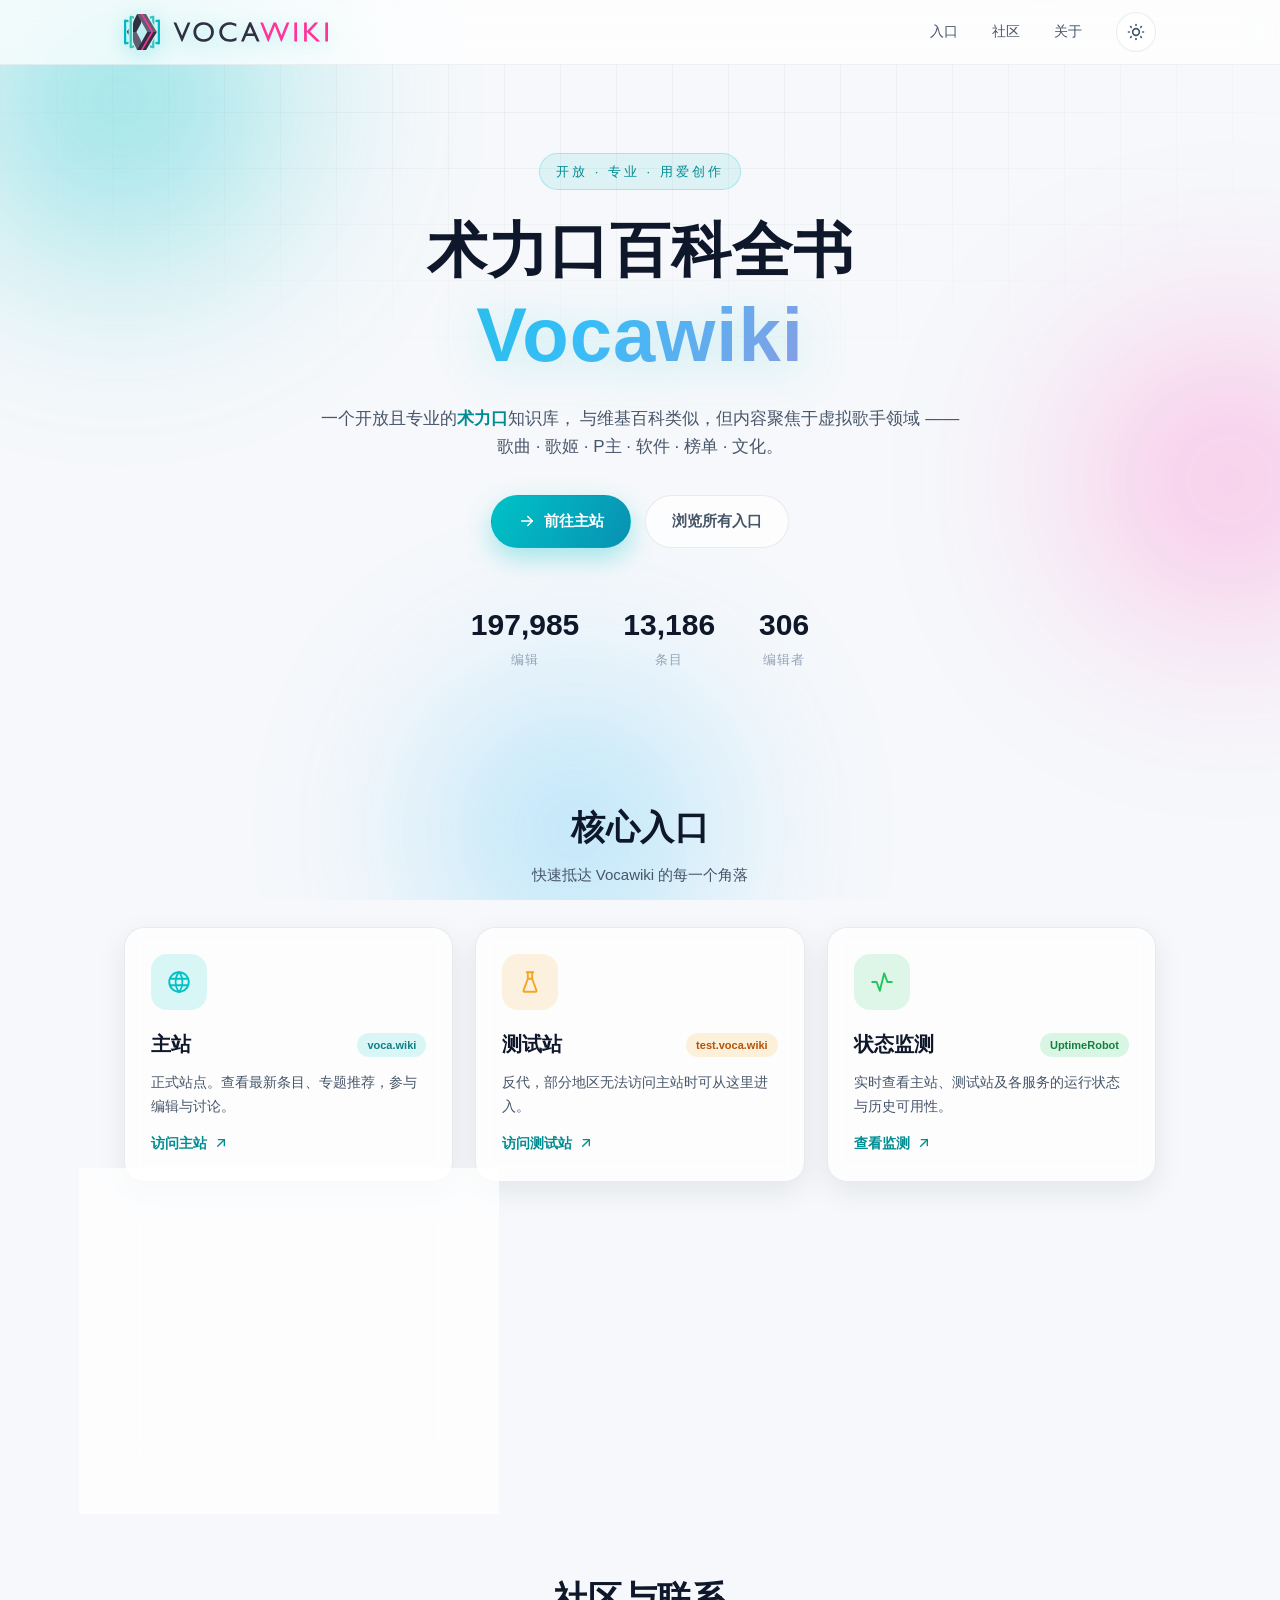
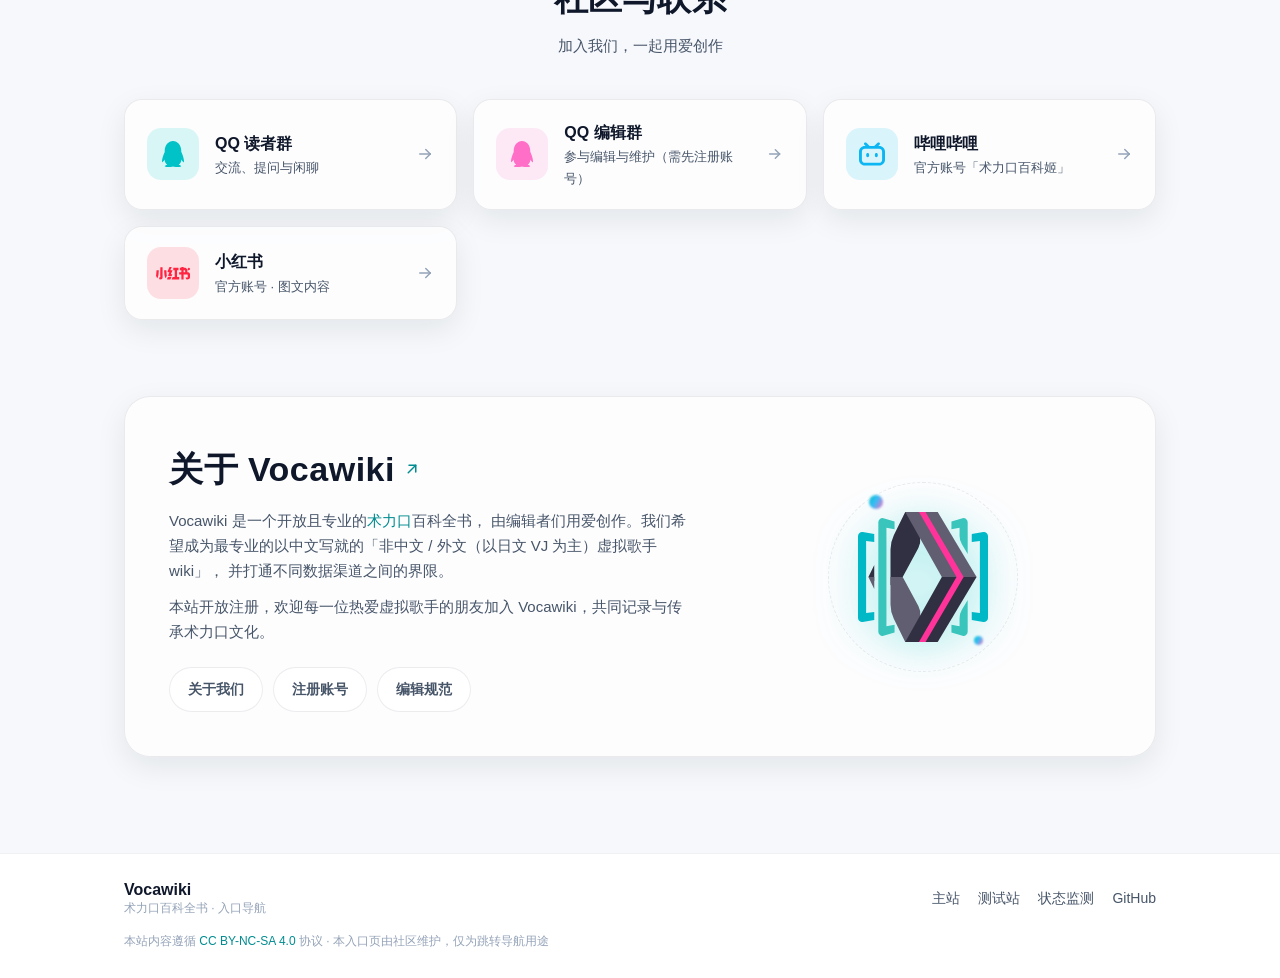
==== index.html @ 1ec67f1f "feat: Vocawiki 入口导航页" ====
<!DOCTYPE html>
<html lang="zh-CN">
<head>
  <meta charset="UTF-8" />
  <meta name="viewport" content="width=device-width, initial-scale=1.0" />
  <title>Vocawiki - 术力口百科全书 | 入口导航</title>

  <!-- SEO -->
  <meta name="description" content="Vocawiki 是一个开放且专业的术力口（虚拟歌手）百科全书，聚焦虚拟歌手领域，包括歌曲、歌姬、P主、软件、榜单与文化。本页面为 Vocawiki 官方入口导航，收录主站、测试站、状态监测与 GitHub 组织等链接。" />
  <meta name="keywords" content="Vocawiki,voca.wiki,术力口,ボカロ,虚拟歌手,虚拟歌姬,初音未来,重音Teto,术曲,术力口周榜,VOCALOID,百科,术力口百科全书" />
  <meta name="author" content="Vocawiki" />
  <meta name="robots" content="index, follow" />
  <!-- 仅对 Bing 声明不收录本入口页，避免与主站 voca.wiki 抢排名 -->
  <meta name="bingbot" content="noindex" />
  <link rel="canonical" href="https://wecury.github.io/Vocawiki/" />

  <!-- Open Graph -->
  <meta property="og:type" content="website" />
  <meta property="og:site_name" content="Vocawiki 术力口百科全书" />
  <meta property="og:title" content="Vocawiki - 术力口百科全书 | 入口导航" />
  <meta property="og:description" content="开放且专业的术力口（虚拟歌手）百科全书：歌曲、歌姬、P主、软件、榜单、文化。本页面为官方入口导航。" />
  <meta property="og:url" content="https://wecury.github.io/Vocawiki/" />
  <meta property="og:locale" content="zh_CN" />
  <meta property="og:image" content="https://wecury.github.io/Vocawiki/assets/vocawiki-logo.svg" />
  <meta property="og:image:alt" content="Vocawiki Logo" />

  <!-- Twitter -->
  <meta name="twitter:card" content="summary_large_image" />
  <meta name="twitter:title" content="Vocawiki - 术力口百科全书" />
  <meta name="twitter:description" content="开放且专业的术力口（虚拟歌手）百科全书，包含歌曲、歌姬、P主、软件、榜单与文化。" />
  <meta name="twitter:image" content="https://wecury.github.io/Vocawiki/assets/vocawiki-logo.svg" />

  <!-- Theme -->
  <meta name="theme-color" content="#00c2c7" />
  <link rel="icon" type="image/svg+xml" href="favicon.svg" />

  <!-- 结构化数据 -->
  <script type="application/ld+json">
  {
    "@context": "https://schema.org",
    "@type": "WebSite",
    "name": "Vocawiki 术力口百科全书",
    "url": "https://voca.wiki/",
    "description": "开放且专业的术力口（虚拟歌手）百科全书，包括歌曲、歌手、P主、软件、榜单、文化。",
    "inLanguage": "zh-CN"
  }
  </script>

  <link rel="stylesheet" href="css/style.css" />
  <script>
    // 在首屏渲染前设置主题，避免闪烁：默认浅色，仅当浏览器设定为深色时才用深色
    (function () {
      var prefersDark = window.matchMedia && window.matchMedia('(prefers-color-scheme: dark)').matches;
      if (prefersDark) {
        document.documentElement.classList.add('dark');
      }
    })();
  </script>
</head>
<body>

  <!-- 背景装饰 -->
  <div class="bg-decor" aria-hidden="true">
    <div class="blob blob-1"></div>
    <div class="blob blob-2"></div>
    <div class="blob blob-3"></div>
    <div class="grid-overlay"></div>
  </div>

  <!-- 头部 -->
  <header class="site-header">
    <div class="container header-inner">
      <a class="brand" href="./" aria-label="Vocawiki - 术力口百科全书">
        <span class="brand-logo" aria-hidden="true">
          <img src="assets/vocawiki-logo-horizontal.svg" alt="" />
        </span>
        <span class="brand-wordmark" aria-hidden="true">Vocawiki</span>
      </a>

      <nav class="site-nav" aria-label="页面导航">
        <a href="#links">入口</a>
        <a href="#community">社区</a>
        <a href="#about">关于</a>
      </nav>

      <button id="theme-toggle" class="theme-toggle" type="button" aria-label="切换深色/浅色模式" title="切换主题">
        <svg class="icon-sun" viewBox="0 0 24 24" width="20" height="20" fill="none" stroke="currentColor" stroke-width="2" stroke-linecap="round" stroke-linejoin="round">
          <path d="M8 12a4 4 0 1 0 8 0a4 4 0 1 0 -8 0"/><path d="M3 12h1m8 -9v1m8 8h1m-9 8v1m-6.4 -15.4l.7 .7m12.1 -.7l-.7 .7m0 11.4l.7 .7m-12.1 -.7l-.7 .7"/>
        </svg>
        <svg class="icon-moon" viewBox="0 0 24 24" width="20" height="20" fill="none" stroke="currentColor" stroke-width="2" stroke-linecap="round" stroke-linejoin="round">
          <path d="M12 3c.132 0 .263 0 .393 0a7.5 7.5 0 0 0 7.92 12.446a9 9 0 1 1 -8.313 -12.454l0 .008"/>
        </svg>
      </button>
    </div>
  </header>

  <main>
    <!-- Hero -->
    <section class="hero">
      <div class="container hero-inner">
        <p class="hero-eyebrow reveal">开放 · 专业 · 用爱创作</p>
        <h1 class="hero-title reveal">
          术力口百科全书
          <span class="grad-text">Vocawiki</span>
        </h1>
        <p class="hero-sub reveal">
          一个开放且专业的<a href="https://voca.wiki/术力口" target="_blank" rel="noopener">术力口</a>知识库，
          与维基百科类似，但内容聚焦于虚拟歌手领域 —— 歌曲 · 歌姬 · P主 · 软件 · 榜单 · 文化。
        </p>
        <div class="hero-actions reveal">
          <a class="btn btn-primary" href="https://voca.wiki/" target="_blank" rel="noopener">
            <svg viewBox="0 0 24 24" width="18" height="18" fill="none" stroke="currentColor" stroke-width="2" stroke-linecap="round" stroke-linejoin="round"><path d="M5 12l14 0"/><path d="M13 18l6 -6"/><path d="M13 6l6 6"/></svg>
            前往主站
          </a>
          <a class="btn btn-ghost" href="#links">
            浏览所有入口
          </a>
        </div>
        <div class="hero-stats reveal">
          <div class="stat"><strong data-count="197995" data-metric="edits">0</strong><span>编辑</span></div>
          <div class="stat"><strong data-count="13187" data-metric="articles">0</strong><span>条目</span></div>
          <div class="stat"><strong data-count="306" data-metric="users">0</strong><span>编辑者</span></div>
        </div>
      </div>
    </section>

    <!-- 核心入口 -->
    <section class="section" id="links">
      <div class="container">
        <div class="section-head reveal">
          <h2 class="section-title">核心入口</h2>
          <p class="section-desc">快速抵达 Vocawiki 的每一个角落</p>
        </div>

        <div class="card-grid">
          <!-- 主站 -->
          <article class="card reveal">
            <div class="card-icon" style="--icon:#00c2c7">
              <svg viewBox="0 0 24 24" width="26" height="26" fill="none" stroke="currentColor" stroke-width="1.8" stroke-linecap="round" stroke-linejoin="round"><path d="M3 12a9 9 0 1 0 18 0a9 9 0 0 0 -18 0"/><path d="M3.6 9h16.8"/><path d="M3.6 15h16.8"/><path d="M11.5 3a17 17 0 0 0 0 18"/><path d="M12.5 3a17 17 0 0 1 0 18"/></svg>
            </div>
            <div class="card-body">
              <div class="card-title-row">
                <h3>主站</h3>
                <span class="badge badge-primary">voca.wiki</span>
              </div>
              <p class="card-desc">正式站点。查看最新条目、专题推荐，参与编辑与讨论。</p>
              <a class="card-link" href="https://voca.wiki/" target="_blank" rel="noopener">
                访问主站
                <svg viewBox="0 0 24 24" width="16" height="16" fill="none" stroke="currentColor" stroke-width="2" stroke-linecap="round" stroke-linejoin="round"><path d="M17 7l-10 10"/><path d="M8 7l9 0l0 9"/></svg>
              </a>
            </div>
          </article>

          <!-- 测试站 -->
          <article class="card reveal">
            <div class="card-icon" style="--icon:#f5a623">
              <svg viewBox="0 0 24 24" width="26" height="26" fill="none" stroke="currentColor" stroke-width="1.8" stroke-linecap="round" stroke-linejoin="round"><path d="M9 3l6 0"/><path d="M10 9l4 0"/><path d="M10 3v6l-4 11a.7 .7 0 0 0 .5 1h11a.7 .7 0 0 0 .5 -1l-4 -11v-6"/></svg>
            </div>
            <div class="card-body">
              <div class="card-title-row">
                <h3>测试站</h3>
                <span class="badge badge-warn">test.voca.wiki</span>
              </div>
              <p class="card-desc">反代，部分地区无法访问主站时可从这里进入。</p>
              <a class="card-link" href="https://test.voca.wiki/" target="_blank" rel="noopener">
                访问测试站
                <svg viewBox="0 0 24 24" width="16" height="16" fill="none" stroke="currentColor" stroke-width="2" stroke-linecap="round" stroke-linejoin="round"><path d="M17 7l-10 10"/><path d="M8 7l9 0l0 9"/></svg>
              </a>
            </div>
          </article>

          <!-- 状态监测 -->
          <article class="card reveal">
            <div class="card-icon" style="--icon:#23c55e">
              <svg viewBox="0 0 24 24" width="26" height="26" fill="none" stroke="currentColor" stroke-width="1.8" stroke-linecap="round" stroke-linejoin="round"><path d="M3 12h4l3 8l4 -16l3 8h4"/></svg>
            </div>
            <div class="card-body">
              <div class="card-title-row">
                <h3>状态监测</h3>
                <span class="badge badge-success">UptimeRobot</span>
              </div>
              <p class="card-desc">实时查看主站、测试站及各服务的运行状态与历史可用性。</p>
              <a class="card-link" href="https://stats.uptimerobot.com/ONmjoKnCt3" target="_blank" rel="noopener">
                查看监测
                <svg viewBox="0 0 24 24" width="16" height="16" fill="none" stroke="currentColor" stroke-width="2" stroke-linecap="round" stroke-linejoin="round"><path d="M17 7l-10 10"/><path d="M8 7l9 0l0 9"/></svg>
              </a>
            </div>
          </article>

          <!-- GitHub 组织 -->
          <article class="card reveal">
            <div class="card-icon" style="--icon:#8b5cf6">
              <svg viewBox="0 0 24 24" width="26" height="26" fill="none" stroke="currentColor" stroke-width="1.8" stroke-linecap="round" stroke-linejoin="round"><path d="M9 19c-4.3 1.4 -4.3 -2.5 -6 -3m12 5v-3.5c0 -1 .1 -1.4 -.5 -2c2.8 -.3 5.5 -1.4 5.5 -6a4.6 4.6 0 0 0 -1.3 -3.2a4.2 4.2 0 0 0 -.1 -3.2s-1.1 -.3 -3.5 1.3a12.3 12.3 0 0 0 -6.2 0c-2.4 -1.6 -3.5 -1.3 -3.5 -1.3a4.2 4.2 0 0 0 -.1 3.2a4.6 4.6 0 0 0 -1.3 3.2c0 4.6 2.7 5.7 5.5 6c-.6 .6 -.6 1.2 -.5 2v3.5"/></svg>
            </div>
            <div class="card-body">
              <div class="card-title-row">
                <h3>GitHub 仓库</h3>
                <span class="badge badge-violet">@Vocawiki</span>
              </div>
              <p class="card-desc">浏览开源代码、MediaWiki 扩展与工具等仓库，参与贡献或提交 Issue。</p>
              <a class="card-link" href="https://github.com/Vocawiki" target="_blank" rel="noopener">
                访问仓库
                <svg viewBox="0 0 24 24" width="16" height="16" fill="none" stroke="currentColor" stroke-width="2" stroke-linecap="round" stroke-linejoin="round"><path d="M17 7l-10 10"/><path d="M8 7l9 0l0 9"/></svg>
              </a>
            </div>
          </article>
        </div>
      </div>
    </section>

    <!-- 社区与联系 -->
    <section class="section" id="community">
      <div class="container">
        <div class="section-head reveal">
          <h2 class="section-title">社区与联系</h2>
          <p class="section-desc">加入我们，一起用爱创作</p>
        </div>

        <div class="community-grid">
          <a class="community-card reveal" href="https://qm.qq.com/q/MYqLgLko2k" target="_blank" rel="noopener">
            <span class="community-icon" style="--c:#00c2c7">
              <svg viewBox="0 0 2094.5 2477.7" width="22" height="26" fill="currentColor" aria-hidden="true">
                <path d="m1831.6 1032.9c2.3-31.5 4.5-65.3 4.5-96.8 0-517.6-353.3-936.1-789.8-936.1s-789.8 418.5-789.8 936.1c0 33.8 2.3 67.5 4.5 101.3-132.8 265.5-330.8 825.8-236.3 994.6 11.3 20.3 126-90 218.3-265.5 2.3 195.8 101.3 373.5 261 497.3-130.5 22.5-249.8 105.8-240.8 148.5 15.8 72 335.3 87.8 726.8 31.5 2.3 0 4.5 0 9-2.3 15.8 0 31.5 2.3 47.3 2.3s31.5 0 47.3-2.3c2.3 0 4.5 0 9 2.3 393.8 56.3 711.1 40.5 726.8-31.5 9-42.8-110.3-126-240.8-148.5 159.8-123.8 258.8-303.8 261-501.8 90 180 209.3 292.5 220.5 270 94.6-168.8-108-735.9-238.5-999.1z"/>
              </svg>
            </span>
            <div>
              <h3>QQ 读者群</h3>
              <p>交流、提问与闲聊</p>
            </div>
            <svg class="arrow" viewBox="0 0 24 24" width="18" height="18" fill="none" stroke="currentColor" stroke-width="2" stroke-linecap="round" stroke-linejoin="round"><path d="M5 12l14 0"/><path d="M13 18l6 -6"/><path d="M13 6l6 6"/></svg>
          </a>

          <a class="community-card reveal" href="https://qm.qq.com/q/joTUo7Z0xW" target="_blank" rel="noopener">
            <span class="community-icon" style="--c:#ff6ec7">
              <svg viewBox="0 0 2094.5 2477.7" width="22" height="26" fill="currentColor" aria-hidden="true">
                <path d="m1831.6 1032.9c2.3-31.5 4.5-65.3 4.5-96.8 0-517.6-353.3-936.1-789.8-936.1s-789.8 418.5-789.8 936.1c0 33.8 2.3 67.5 4.5 101.3-132.8 265.5-330.8 825.8-236.3 994.6 11.3 20.3 126-90 218.3-265.5 2.3 195.8 101.3 373.5 261 497.3-130.5 22.5-249.8 105.8-240.8 148.5 15.8 72 335.3 87.8 726.8 31.5 2.3 0 4.5 0 9-2.3 15.8 0 31.5 2.3 47.3 2.3s31.5 0 47.3-2.3c2.3 0 4.5 0 9 2.3 393.8 56.3 711.1 40.5 726.8-31.5 9-42.8-110.3-126-240.8-148.5 159.8-123.8 258.8-303.8 261-501.8 90 180 209.3 292.5 220.5 270 94.6-168.8-108-735.9-238.5-999.1z"/>
              </svg>
            </span>
            <div>
              <h3>QQ 编辑群</h3>
              <p>参与编辑与维护（需先注册账号）</p>
            </div>
            <svg class="arrow" viewBox="0 0 24 24" width="18" height="18" fill="none" stroke="currentColor" stroke-width="2" stroke-linecap="round" stroke-linejoin="round"><path d="M5 12l14 0"/><path d="M13 18l6 -6"/><path d="M13 6l6 6"/></svg>
          </a>

          <a class="community-card reveal" href="https://space.bilibili.com/10003900" target="_blank" rel="noopener">
            <span class="community-icon" style="--c:#0CB6F2">
              <svg viewBox="0 0 18 18" width="26" height="26" aria-hidden="true">
                <path fill-rule="evenodd" clip-rule="evenodd" d="M3.73252 2.67094C3.33229 2.28484 3.33229 1.64373 3.73252 1.25764C4.11291 0.890684 4.71552 0.890684 5.09591 1.25764L7.21723 3.30403C7.27749 3.36218 7.32869 3.4261 7.37081 3.49407H10.5789C10.6211 3.4261 10.6723 3.36218 10.7325 3.30403L12.8538 1.25764C13.2342 0.890684 13.8368 0.890684 14.2172 1.25764C14.6175 1.64373 14.6175 2.28484 14.2172 2.67094L13.364 3.49407H14C16.2091 3.49407 18 5.28493 18 7.49407V12.9996C18 15.2087 16.2091 16.9996 14 16.9996H4C1.79086 16.9996 0 15.2087 0 12.9996V7.49406C0 5.28492 1.79086 3.49407 4 3.49407H4.58579L3.73252 2.67094ZM4 5.42343C2.89543 5.42343 2 6.31886 2 7.42343V13.0702C2 14.1748 2.89543 15.0702 4 15.0702H14C15.1046 15.0702 16 14.1748 16 13.0702V7.42343C16 6.31886 15.1046 5.42343 14 5.42343H4ZM5 9.31747C5 8.76519 5.44772 8.31747 6 8.31747C6.55228 8.31747 7 8.76519 7 9.31747V10.2115C7 10.7638 6.55228 11.2115 6 11.2115C5.44772 11.2115 5 10.7638 5 10.2115V9.31747ZM12 8.31747C11.4477 8.31747 11 8.76519 11 9.31747V10.2115C11 10.7638 11.4477 11.2115 12 11.2115C12.5523 11.2115 13 10.7638 13 10.2115V9.31747C13 8.76519 12.5523 8.31747 12 8.31747Z" fill="#0CB6F2"/>
              </svg>
            </span>
            <div>
              <h3>哔哩哔哩</h3>
              <p>官方账号「术力口百科姬」</p>
            </div>
            <svg class="arrow" viewBox="0 0 24 24" width="18" height="18" fill="none" stroke="currentColor" stroke-width="2" stroke-linecap="round" stroke-linejoin="round"><path d="M5 12l14 0"/><path d="M13 18l6 -6"/><path d="M13 6l6 6"/></svg>
          </a>

          <a class="community-card reveal" href="https://www.xiaohongshu.com/user/profile/64d8f0440000000001012022" target="_blank" rel="noopener">
            <span class="community-icon community-icon-logo" style="--c:#FF2442">
              <img src="assets/rednote.svg" alt="" class="community-logo" />
            </span>
            <div>
              <h3>小红书</h3>
              <p>官方账号 · 图文内容</p>
            </div>
            <svg class="arrow" viewBox="0 0 24 24" width="18" height="18" fill="none" stroke="currentColor" stroke-width="2" stroke-linecap="round" stroke-linejoin="round"><path d="M5 12l14 0"/><path d="M13 18l6 -6"/><path d="M13 6l6 6"/></svg>
          </a>
        </div>
      </div>
    </section>

    <!-- 关于 -->
    <section class="section section-about" id="about">
      <div class="container">
        <div class="about-panel reveal">
          <div class="about-text">
            <h2 class="section-title"><a href="https://voca.wiki/Vocawiki:%E5%85%B3%E4%BA%8E" target="_blank" rel="noopener">关于 Vocawiki<svg viewBox="0 0 24 24" width="18" height="18" fill="none" stroke="currentColor" stroke-width="2" stroke-linecap="round" stroke-linejoin="round" aria-hidden="true"><path d="M17 7l-10 10"/><path d="M8 7l9 0l0 9"/></svg></a></h2>
            <p>
              Vocawiki 是一个开放且专业的<a href="https://voca.wiki/术力口" target="_blank" rel="noopener">术力口</a>百科全书，
              由编辑者们用爱创作。我们希望成为最专业的以中文写就的「非中文 / 外文（以日文 VJ 为主）虚拟歌手 wiki」，
              并打通不同数据渠道之间的界限。
            </p>
            <p>本站开放注册，欢迎每一位热爱虚拟歌手的朋友加入 Vocawiki，共同记录与传承术力口文化。</p>
            <div class="about-actions">
              <a class="btn btn-ghost" href="https://voca.wiki/Vocawiki:关于" target="_blank" rel="noopener">关于我们</a>
              <a class="btn btn-ghost" href="https://voca.wiki/Special:CreateAccount" target="_blank" rel="noopener">注册账号</a>
              <a class="btn btn-ghost" href="https://voca.wiki/Vocawiki:编辑规范" target="_blank" rel="noopener">编辑规范</a>
            </div>
          </div>
          <div class="about-card-deco" aria-hidden="true">
            <div class="deco-ring"></div>
            <img src="assets/vocawiki-logo.svg" alt="Vocawiki" width="130" height="130" />
          </div>
        </div>
      </div>
    </section>
  </main>

  <!-- 页脚 -->
  <footer class="site-footer">
    <div class="container footer-inner">
      <div class="footer-brand">
        <strong>Vocawiki</strong>
        <span>术力口百科全书 · 入口导航</span>
      </div>
      <div class="footer-links">
        <a href="https://voca.wiki/" target="_blank" rel="noopener">主站</a>
        <a href="https://test.voca.wiki/" target="_blank" rel="noopener">测试站</a>
        <a href="https://stats.uptimerobot.com/ONmjoKnCt3" target="_blank" rel="noopener">状态监测</a>
        <a href="https://github.com/Vocawiki" target="_blank" rel="noopener">GitHub</a>
      </div>
      <p class="footer-meta">
        本站内容遵循 <a href="https://creativecommons.org/licenses/by-nc-sa/4.0/deed.zh-hans" target="_blank" rel="noopener">CC BY-NC-SA 4.0</a> 协议 ·
        本入口页由社区维护，仅为跳转导航用途
      </p>
    </div>
  </footer>

  <button id="back-top" class="back-top" type="button" aria-label="返回顶部" title="返回顶部">
    <svg viewBox="0 0 24 24" width="20" height="20" fill="none" stroke="currentColor" stroke-width="2" stroke-linecap="round" stroke-linejoin="round"><path d="M12 5l0 14"/><path d="M18 11l-6 -6"/><path d="M6 11l6 -6"/></svg>
  </button>

  <script src="js/main.js"></script>
</body>
</html>
---- css/style.css ----
/* ============================================================
   Vocawiki 入口导航
   ============================================================ */

/* ---------- 主题变量 ---------- */
:root {
  --bg: #f6f8fb;
  --bg-soft: #ffffff;
  --card: rgba(255, 255, 255, 0.72);
  --card-border: rgba(15, 23, 42, 0.08);
  --text: #0f172a;
  --text-soft: #475569;
  --text-faint: #94a3b8;
  --primary: #00a8ad;
  --primary-strong: #008c90;
  --pink: #ff6ec7;
  --accent-grad: linear-gradient(120deg, #00c2c7, #38bdf8 45%, #ff6ec7);
  --shadow: 0 10px 30px rgba(15, 23, 42, 0.08);
  --shadow-lg: 0 24px 60px rgba(15, 23, 42, 0.14);
  --header-bg: rgba(255, 255, 255, 0.75);
  --header-border: rgba(15, 23, 42, 0.06);
  --grid-line: rgba(15, 23, 42, 0.04);
  --radius: 20px;
  --max-w: 1080px;
}

html.dark {
  --bg: #070b14;
  --bg-soft: #0d1420;
  --card: rgba(19, 27, 43, 0.62);
  --card-border: rgba(148, 163, 184, 0.12);
  --text: #e2e8f0;
  --text-soft: #94a3b8;
  --text-faint: #64748b;
  --primary: #22d3ee;
  --primary-strong: #67e8f9;
  --shadow: 0 10px 30px rgba(0, 0, 0, 0.35);
  --shadow-lg: 0 24px 60px rgba(0, 0, 0, 0.5);
  --header-bg: rgba(9, 13, 22, 0.72);
  --header-border: rgba(148, 163, 184, 0.1);
  --grid-line: rgba(148, 163, 184, 0.05);
}

/* ---------- 基础 ---------- */
* {
  margin: 0;
  padding: 0;
  box-sizing: border-box;
}

html {
  scroll-behavior: smooth;
}

body {
  font-family: "PingFang SC", "HarmonyOS Sans SC", "Microsoft YaHei",
    "Noto Sans SC", -apple-system, BlinkMacSystemFont, "Segoe UI", Roboto,
    sans-serif;
  background: var(--bg);
  color: var(--text);
  line-height: 1.65;
  -webkit-font-smoothing: antialiased;
  transition: background-color 0.35s ease, color 0.35s ease;
  overflow-x: hidden;
}

a {
  color: var(--primary-strong);
  text-decoration: none;
}

.container {
  width: 100%;
  max-width: var(--max-w);
  margin: 0 auto;
  padding: 0 24px;
}

/* ---------- 背景装饰 ---------- */
.bg-decor {
  position: fixed;
  inset: 0;
  z-index: -1;
  overflow: hidden;
  pointer-events: none;
}

.blob {
  position: absolute;
  border-radius: 50%;
  filter: blur(90px);
  opacity: 0.55;
  animation: drift 22s ease-in-out infinite alternate;
}

html.dark .blob {
  opacity: 0.4;
}

.blob-1 {
  width: 480px;
  height: 480px;
  top: -140px;
  left: -120px;
  background: radial-gradient(circle, #00c2c7 0%, transparent 70%);
}

.blob-2 {
  width: 420px;
  height: 420px;
  top: 30%;
  right: -160px;
  background: radial-gradient(circle, #ff6ec7 0%, transparent 70%);
  animation-delay: -7s;
}

.blob-3 {
  width: 380px;
  height: 380px;
  bottom: -120px;
  left: 30%;
  background: radial-gradient(circle, #38bdf8 0%, transparent 70%);
  animation-delay: -14s;
}

@keyframes drift {
  0% {
    transform: translate(0, 0) scale(1);
  }
  50% {
    transform: translate(30px, -24px) scale(1.06);
  }
  100% {
    transform: translate(-20px, 20px) scale(0.98);
  }
}

.grid-overlay {
  position: absolute;
  inset: 0;
  background-image: linear-gradient(var(--grid-line) 1px, transparent 1px),
    linear-gradient(90deg, var(--grid-line) 1px, transparent 1px);
  background-size: 56px 56px;
  -webkit-mask-image: radial-gradient(ellipse 80% 60% at 50% 0%, #000 30%, transparent 75%);
  mask-image: radial-gradient(ellipse 80% 60% at 50% 0%, #000 30%, transparent 75%);
}

/* ---------- 头部 ---------- */
.site-header {
  position: sticky;
  top: 0;
  z-index: 100;
  backdrop-filter: blur(14px);
  -webkit-backdrop-filter: blur(14px);
  background: var(--header-bg);
  border-bottom: 1px solid var(--header-border);
}

.header-inner {
  display: flex;
  align-items: center;
  gap: 20px;
  height: 64px;
}

.brand {
  display: flex;
  align-items: center;
  gap: 12px;
  color: var(--text);
}

.brand-logo {
  display: grid;
  place-items: center;
}

.brand-logo img {
  display: block;
  height: 36px;
  width: auto;
  filter: drop-shadow(0 4px 10px rgba(0, 194, 199, 0.35));
}

/* 深色模式下：隐藏横向 logo，改用渐变文字字标（保持品牌感且清晰可读） */
.brand-wordmark {
  display: none;
}

html.dark .brand-logo {
  display: none;
}

html.dark .brand-wordmark {
  display: block;
  font-size: 28px;
  font-weight: 800;
  letter-spacing: 1px;
  line-height: 1;
  background: linear-gradient(120deg, #00c2c7, #38bdf8);
  -webkit-background-clip: text;
  background-clip: text;
  color: transparent;
  filter: drop-shadow(0 0 14px rgba(0, 194, 199, 0.45));
}

html.dark .about-card-deco img {
  filter: drop-shadow(0 0 12px rgba(0, 194, 199, 0.55));
}

.brand-text {
  display: flex;
  flex-direction: column;
  line-height: 1.2;
}

.brand-text strong {
  font-size: 18px;
  letter-spacing: 0.3px;
}

.brand-text em {
  font-style: normal;
  font-size: 11px;
  color: var(--text-faint);
  letter-spacing: 2px;
}

.site-nav {
  display: flex;
  gap: 6px;
  margin-left: auto;
}

.site-nav a {
  padding: 8px 14px;
  border-radius: 999px;
  font-size: 14px;
  color: var(--text-soft);
  transition: background 0.25s, color 0.25s;
}

.site-nav a:hover {
  background: rgba(0, 194, 199, 0.12);
  color: var(--primary-strong);
}

.theme-toggle {
  display: grid;
  place-items: center;
  width: 40px;
  height: 40px;
  border-radius: 50%;
  border: 1px solid var(--card-border);
  background: var(--card);
  color: var(--text-soft);
  cursor: pointer;
  transition: transform 0.25s, border-color 0.25s, background 0.25s;
}

.theme-toggle:hover {
  transform: rotate(20deg);
  border-color: var(--primary);
  color: var(--primary-strong);
}

html:not(.dark) .icon-moon,
html.dark .icon-sun {
  display: none;
}

/* ---------- Hero ---------- */
.hero {
  padding: 88px 0 72px;
  text-align: center;
}

.hero-eyebrow {
  display: inline-block;
  padding: 7px 16px;
  border-radius: 999px;
  font-size: 13px;
  letter-spacing: 3px;
  color: var(--primary-strong);
  background: rgba(0, 194, 199, 0.1);
  border: 1px solid rgba(0, 194, 199, 0.25);
  margin-bottom: 26px;
}

.hero-title {
  font-size: clamp(34px, 6vw, 60px);
  font-weight: 800;
  line-height: 1.15;
  letter-spacing: 1px;
}

.grad-text {
  display: block;
  margin-top: 6px;
  font-size: clamp(42px, 7vw, 76px);
  background: var(--accent-grad);
  -webkit-background-clip: text;
  background-clip: text;
  color: transparent;
  filter: drop-shadow(0 6px 24px rgba(0, 194, 199, 0.25));
}

.hero-sub {
  max-width: 640px;
  margin: 26px auto 0;
  font-size: 17px;
  color: var(--text-soft);
}

.hero-sub a {
  font-weight: 600;
}

.hero-actions {
  display: flex;
  flex-wrap: wrap;
  justify-content: center;
  gap: 14px;
  margin-top: 34px;
}

.btn {
  display: inline-flex;
  align-items: center;
  gap: 8px;
  padding: 13px 26px;
  border-radius: 999px;
  font-size: 15px;
  font-weight: 600;
  cursor: pointer;
  border: 1px solid transparent;
  transition: transform 0.25s, box-shadow 0.25s, background 0.25s, color 0.25s;
}

.btn:hover {
  transform: translateY(-2px);
}

.btn-primary {
  color: #fff;
  background: linear-gradient(120deg, #00c2c7, #0891b2);
  box-shadow: 0 10px 26px rgba(0, 194, 199, 0.35);
}

.btn-primary:hover {
  box-shadow: 0 16px 34px rgba(0, 194, 199, 0.45);
}

.btn-ghost {
  color: var(--text-soft);
  background: var(--card);
  border-color: var(--card-border);
}

.btn-ghost:hover {
  color: var(--primary-strong);
  border-color: var(--primary);
}

.hero-stats {
  display: flex;
  justify-content: center;
  gap: 44px;
  margin-top: 52px;
}

.stat {
  display: flex;
  flex-direction: column;
  align-items: center;
}

.stat strong {
  font-size: 30px;
  font-weight: 800;
  color: var(--text);
}

.stat span {
  font-size: 13px;
  color: var(--text-faint);
  letter-spacing: 1px;
}

/* ---------- 通用 section ---------- */
.section {
  padding: 56px 0;
}

.section-head {
  text-align: center;
  margin-bottom: 40px;
}

.section-title {
  font-size: clamp(24px, 3.4vw, 34px);
  font-weight: 800;
  letter-spacing: 0.5px;
}

.section-title a {
  display: inline-flex;
  align-items: center;
  gap: 8px;
  color: inherit;
  text-decoration: none;
  transition: color 0.2s;
}

.section-title a svg {
  color: var(--primary-strong);
  transition: transform 0.25s;
}

.section-title a:hover {
  color: var(--primary-strong);
  text-decoration: underline;
  text-underline-offset: 8px;
  text-decoration-thickness: 2px;
}

.section-title a:hover svg {
  transform: translate(2px, -2px);
}

.section-desc {
  margin-top: 8px;
  color: var(--text-soft);
  font-size: 15px;
}

/* ---------- 卡片（核心入口） ---------- */
.card-grid {
  display: grid;
  grid-template-columns: repeat(auto-fit, minmax(250px, 1fr));
  gap: 22px;
}

.card {
  position: relative;
  display: flex;
  flex-direction: column;
  padding: 26px;
  border-radius: var(--radius);
  background: var(--card);
  border: 1px solid var(--card-border);
  box-shadow: var(--shadow);
  backdrop-filter: blur(10px);
  -webkit-backdrop-filter: blur(10px);
  overflow: hidden;
  transition: transform 0.3s cubic-bezier(0.2, 0.8, 0.3, 1), box-shadow 0.3s;
}

.card::before {
  content: "";
  position: absolute;
  inset: 0;
  background: radial-gradient(
    320px circle at var(--mx, 50%) var(--my, 0%),
    var(--glow, rgba(0, 194, 199, 0.14)),
    transparent 70%
  );
  opacity: 0;
  transition: opacity 0.3s;
  pointer-events: none;
}

.card:hover {
  transform: translateY(-6px);
  box-shadow: var(--shadow-lg);
}

.card:hover::before {
  opacity: 1;
}

.card-icon {
  width: 56px;
  height: 56px;
  display: grid;
  place-items: center;
  border-radius: 16px;
  color: var(--icon);
  background: color-mix(in srgb, var(--icon) 14%, transparent);
  margin-bottom: 18px;
}

.card-body {
  display: flex;
  flex-direction: column;
  flex: 1;
}

.card-title-row {
  display: flex;
  align-items: center;
  justify-content: space-between;
  gap: 10px;
}

.card-title-row h3 {
  font-size: 20px;
  font-weight: 700;
}

.badge {
  padding: 3px 10px;
  border-radius: 999px;
  font-size: 11px;
  font-weight: 600;
  white-space: nowrap;
}

.badge-primary {
  color: #0e7f83;
  background: rgba(0, 194, 199, 0.14);
}

.badge-warn {
  color: #b45309;
  background: rgba(245, 166, 35, 0.16);
}

.badge-success {
  color: #15803d;
  background: rgba(35, 197, 94, 0.16);
}

.badge-violet {
  color: #7c3aed;
  background: rgba(139, 92, 246, 0.16);
}

html.dark .badge-primary { color: #5eead4; }
html.dark .badge-warn { color: #fcd34d; }
html.dark .badge-success { color: #86efac; }
html.dark .badge-violet { color: #c4b5fd; }

.card-desc {
  margin: 10px 0 14px;
  font-size: 14px;
  color: var(--text-soft);
  flex: 1;
}

.card-link {
  display: inline-flex;
  align-items: center;
  gap: 6px;
  font-size: 14px;
  font-weight: 600;
  color: var(--primary-strong);
}

.card-link svg {
  transition: transform 0.25s;
}

.card-link:hover svg {
  transform: translate(3px, -3px);
}

/* ---------- 社区卡片 ---------- */
.community-grid {
  display: grid;
  grid-template-columns: repeat(auto-fit, minmax(250px, 1fr));
  gap: 16px;
}

.community-card {
  display: flex;
  align-items: center;
  gap: 16px;
  padding: 20px 22px;
  border-radius: 18px;
  background: var(--card);
  border: 1px solid var(--card-border);
  box-shadow: var(--shadow);
  color: var(--text);
  transition: transform 0.3s, box-shadow 0.3s, border-color 0.3s;
}

.community-card:hover {
  transform: translateY(-4px);
  box-shadow: var(--shadow-lg);
  border-color: var(--c);
}

.community-icon {
  display: grid;
  place-items: center;
  width: 52px;
  height: 52px;
  flex-shrink: 0;
  border-radius: 14px;
  color: var(--c);
  background: color-mix(in srgb, var(--c) 14%, transparent);
}

.community-icon svg {
  display: block;
}

.community-icon img.community-logo {
  display: block;
  width: 34px;
  height: auto;
}

.community-card h3 {
  font-size: 16px;
  font-weight: 700;
}

.community-card p {
  font-size: 13px;
  color: var(--text-soft);
}

.community-card .arrow {
  margin-left: auto;
  color: var(--text-faint);
  transition: transform 0.25s, color 0.25s;
}

.community-card:hover .arrow {
  transform: translateX(4px);
  color: var(--c);
}

/* ---------- 关于 ---------- */
.section-about {
  padding-top: 20px;
}

.about-panel {
  display: grid;
  grid-template-columns: 1.4fr 1fr;
  gap: 40px;
  align-items: center;
  padding: 44px;
  border-radius: 26px;
  background: var(--card);
  border: 1px solid var(--card-border);
  box-shadow: var(--shadow);
}

.about-text p {
  margin-top: 12px;
  color: var(--text-soft);
  font-size: 15px;
}

.about-text .section-title {
  margin-bottom: 4px;
}

.about-actions {
  display: flex;
  flex-wrap: wrap;
  gap: 10px;
  margin-top: 22px;
}

.about-actions .btn {
  padding: 10px 18px;
  font-size: 14px;
}

.about-card-deco {
  position: relative;
  display: grid;
  place-items: center;
  height: 220px;
}

.about-card-deco img {
  position: relative;
  z-index: 1;
  width: 130px;
  height: 130px;
  filter: drop-shadow(0 6px 20px rgba(0, 194, 199, 0.3));
}

.deco-ring {
  position: absolute;
  width: 190px;
  height: 190px;
  border-radius: 50%;
  border: 1px dashed var(--card-border);
  animation: spin 24s linear infinite;
}

.deco-ring::before,
.deco-ring::after {
  content: "";
  position: absolute;
  border-radius: 50%;
  background: var(--accent-grad);
  filter: blur(1px);
}

.deco-ring::before {
  width: 14px;
  height: 14px;
  top: 12px;
  left: 40px;
}

.deco-ring::after {
  width: 9px;
  height: 9px;
  bottom: 26px;
  right: 34px;
}

@keyframes spin {
  to {
    transform: rotate(360deg);
  }
}

/* ---------- 页脚 ---------- */
.site-footer {
  margin-top: 40px;
  border-top: 1px solid var(--header-border);
  background: var(--bg-soft);
}

.footer-inner {
  display: flex;
  flex-wrap: wrap;
  align-items: center;
  gap: 16px;
  padding-top: 26px;
  padding-bottom: 26px;
}

.footer-brand {
  display: flex;
  flex-direction: column;
  line-height: 1.3;
}

.footer-brand strong {
  font-size: 16px;
}

.footer-brand span {
  font-size: 12px;
  color: var(--text-faint);
}

.footer-links {
  display: flex;
  flex-wrap: wrap;
  gap: 18px;
  margin-left: auto;
  font-size: 14px;
}

.footer-links a {
  color: var(--text-soft);
  transition: color 0.2s;
}

.footer-links a:hover {
  color: var(--primary-strong);
}

.footer-meta {
  width: 100%;
  font-size: 12px;
  color: var(--text-faint);
}

/* ---------- 返回顶部 ---------- */
.back-top {
  position: fixed;
  right: 24px;
  bottom: 26px;
  width: 46px;
  height: 46px;
  border-radius: 50%;
  border: 1px solid var(--card-border);
  background: var(--card);
  color: var(--text-soft);
  display: grid;
  place-items: center;
  cursor: pointer;
  opacity: 0;
  transform: translateY(12px);
  pointer-events: none;
  transition: opacity 0.3s, transform 0.3s, background 0.3s;
  backdrop-filter: blur(10px);
  box-shadow: var(--shadow);
  z-index: 90;
}

.back-top.show {
  opacity: 1;
  transform: translateY(0);
  pointer-events: auto;
}

.back-top:hover {
  color: var(--primary-strong);
  border-color: var(--primary);
}

/* ---------- 滚动显现动画 ---------- */
.reveal {
  opacity: 0;
  transform: translateY(26px);
  transition: opacity 0.7s ease, transform 0.7s cubic-bezier(0.2, 0.8, 0.3, 1);
}

.reveal.in {
  opacity: 1;
  transform: translateY(0);
}

/* ---------- 响应式 ---------- */
@media (max-width: 720px) {
  .hero {
    padding: 64px 0 52px;
  }

  .brand-logo img {
    height: 24px;
  }

  .hero-stats {
    gap: 20px;
    flex-wrap: wrap;
  }

  .stat strong {
    font-size: 24px;
  }

  .about-panel {
    grid-template-columns: 1fr;
    padding: 30px 24px;
    text-align: center;
  }

  .about-actions {
    justify-content: center;
  }

  .about-card-deco {
    height: 170px;
  }

  .site-nav a {
    padding: 8px 10px;
    font-size: 13px;
  }

  .footer-links {
    margin-left: 0;
  }
}

@media (prefers-reduced-motion: reduce) {
  *,
  *::before,
  *::after {
    animation-duration: 0.001s !important;
    transition-duration: 0.001s !important;
  }

  .reveal {
    opacity: 1;
    transform: none;
  }
}
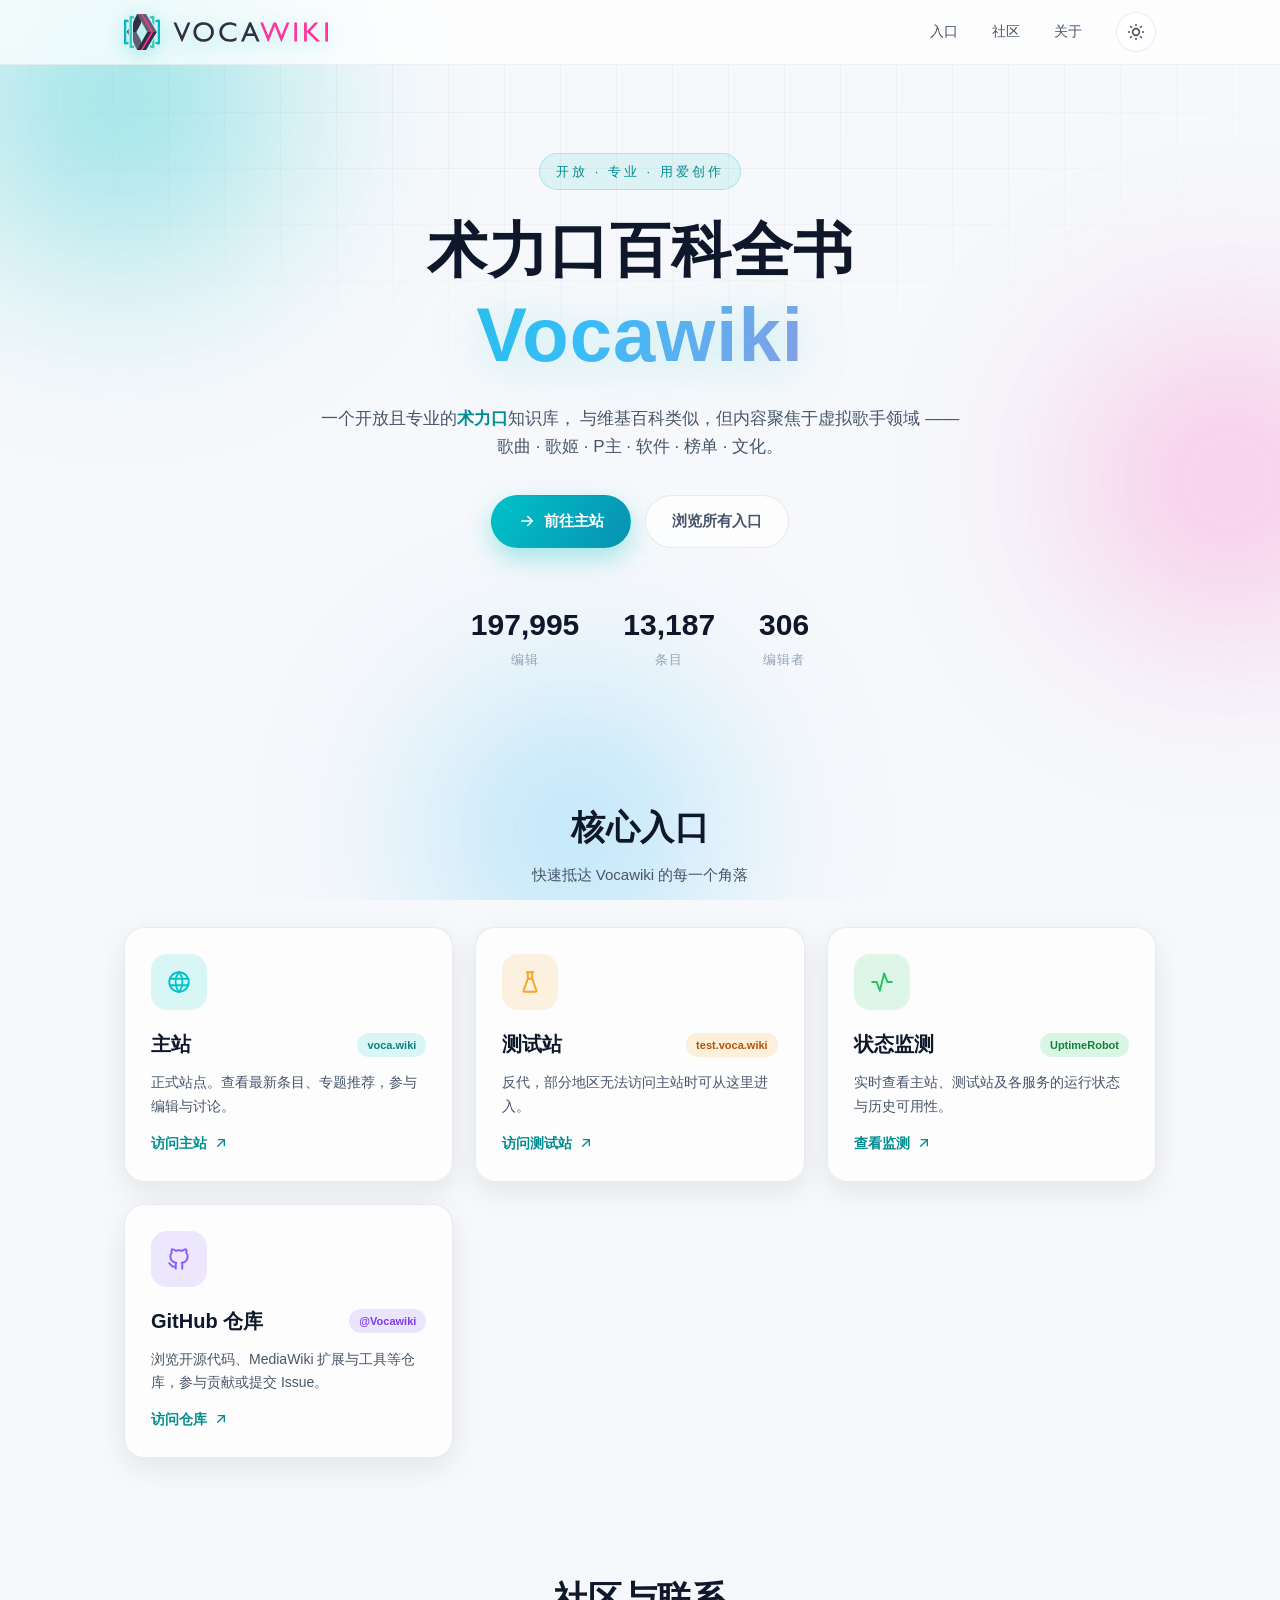
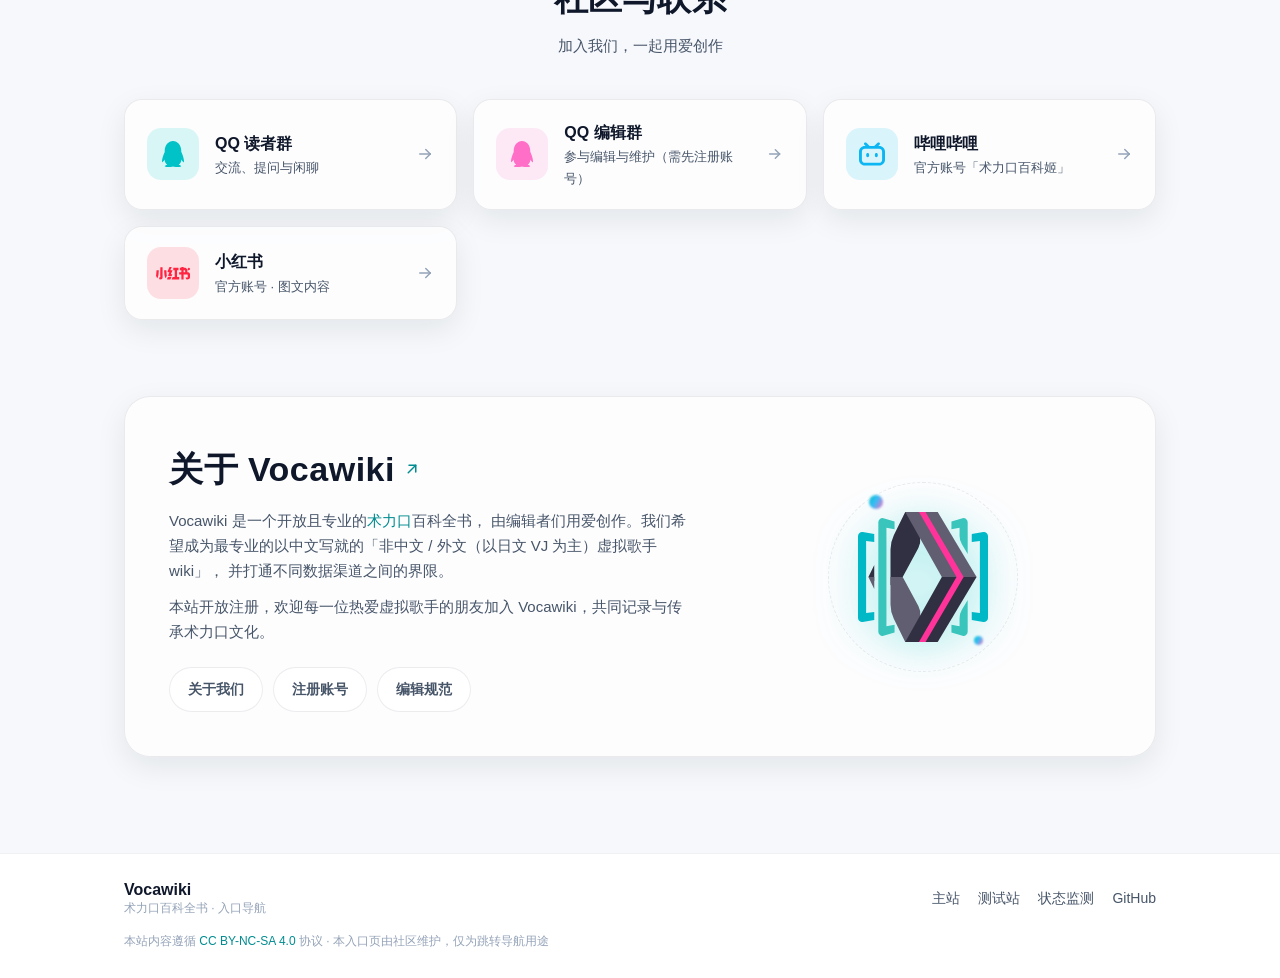
==== commit f325793f: "chore: 网页标题" ====
--- a/index.html
+++ b/index.html
@@ -3,7 +3,7 @@
 <head>
   <meta charset="UTF-8" />
   <meta name="viewport" content="width=device-width, initial-scale=1.0" />
-  <title>Vocawiki - 术力口百科全书 | 入口导航</title>
+  <title>Vocawiki - 术力口百科全书 | 入口导航 | 术曲 · 歌姬 · P主 · 软件 · 榜单 · 文化</title>
 
   <!-- SEO -->
   <meta name="description" content="Vocawiki 是一个开放且专业的术力口（虚拟歌手）百科全书，聚焦虚拟歌手领域，包括歌曲、歌姬、P主、软件、榜单与文化。本页面为 Vocawiki 官方入口导航，收录主站、测试站、状态监测与 GitHub 组织等链接。" />
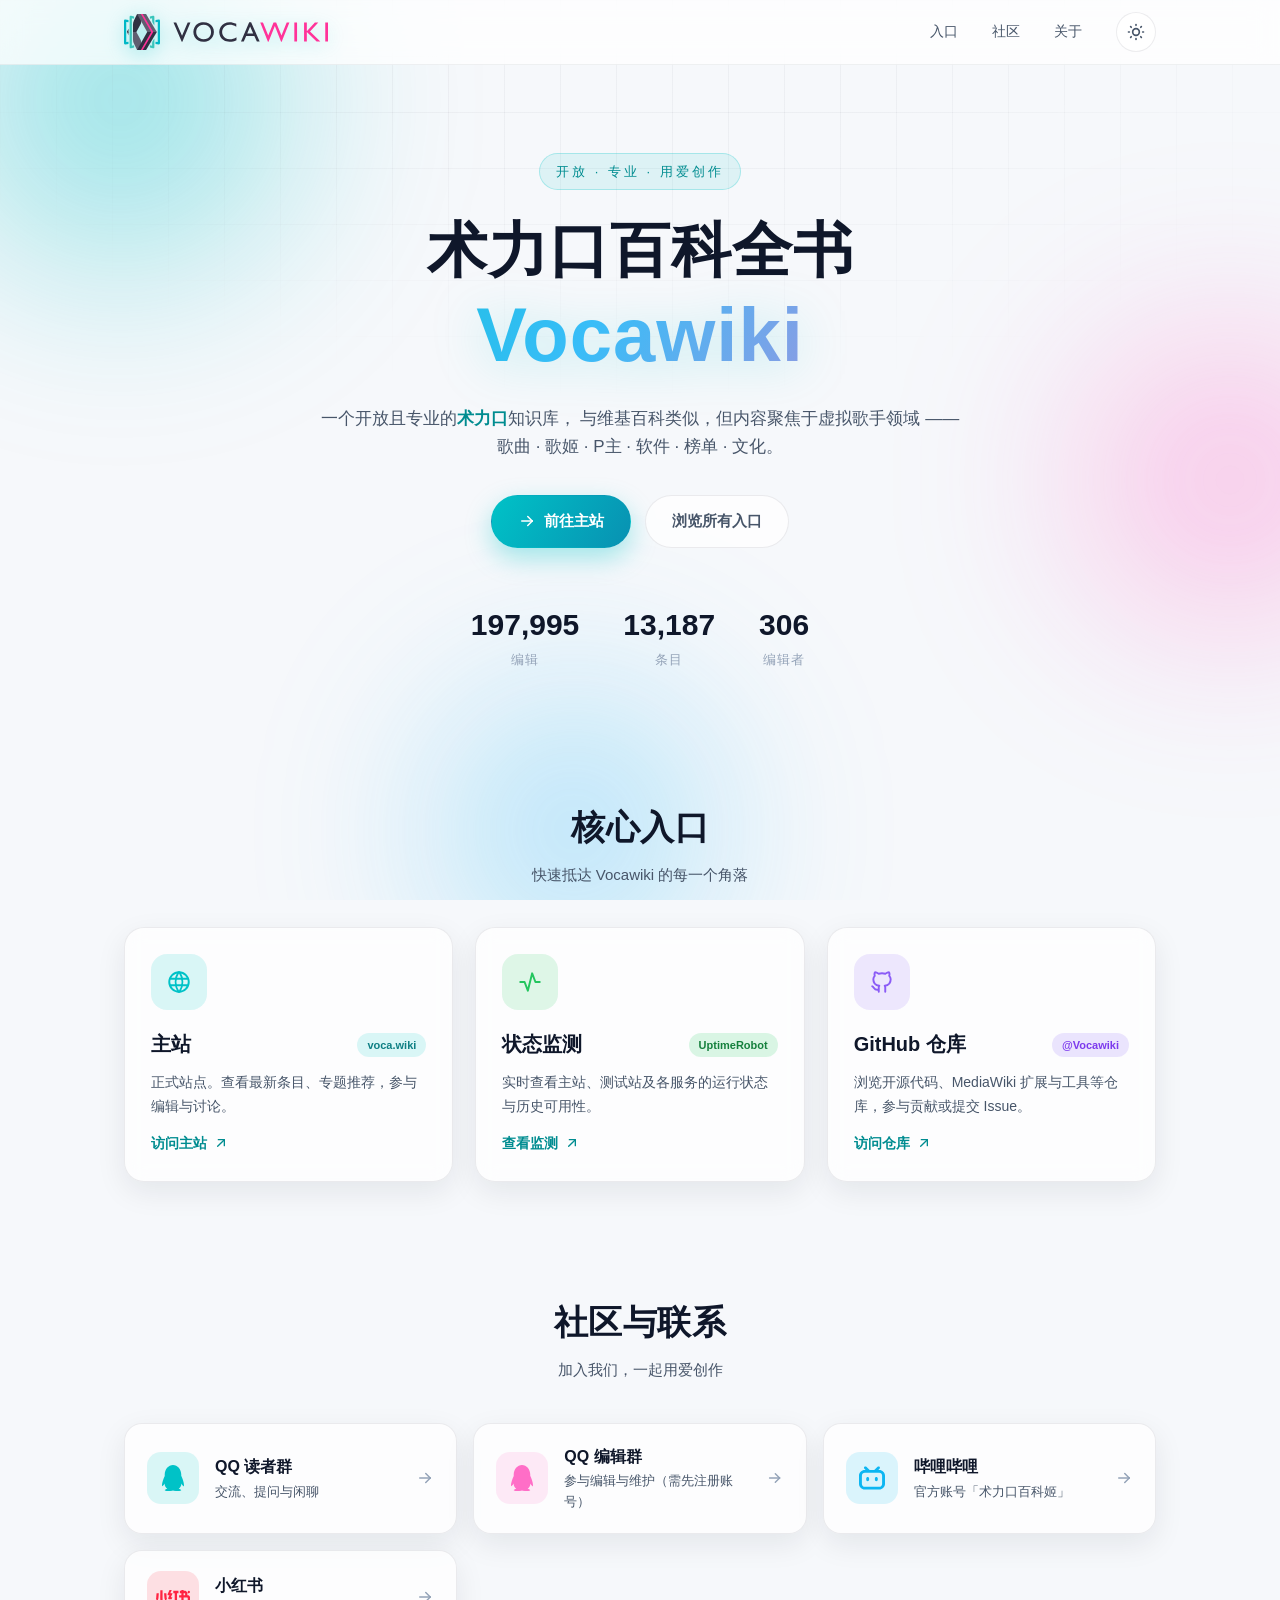
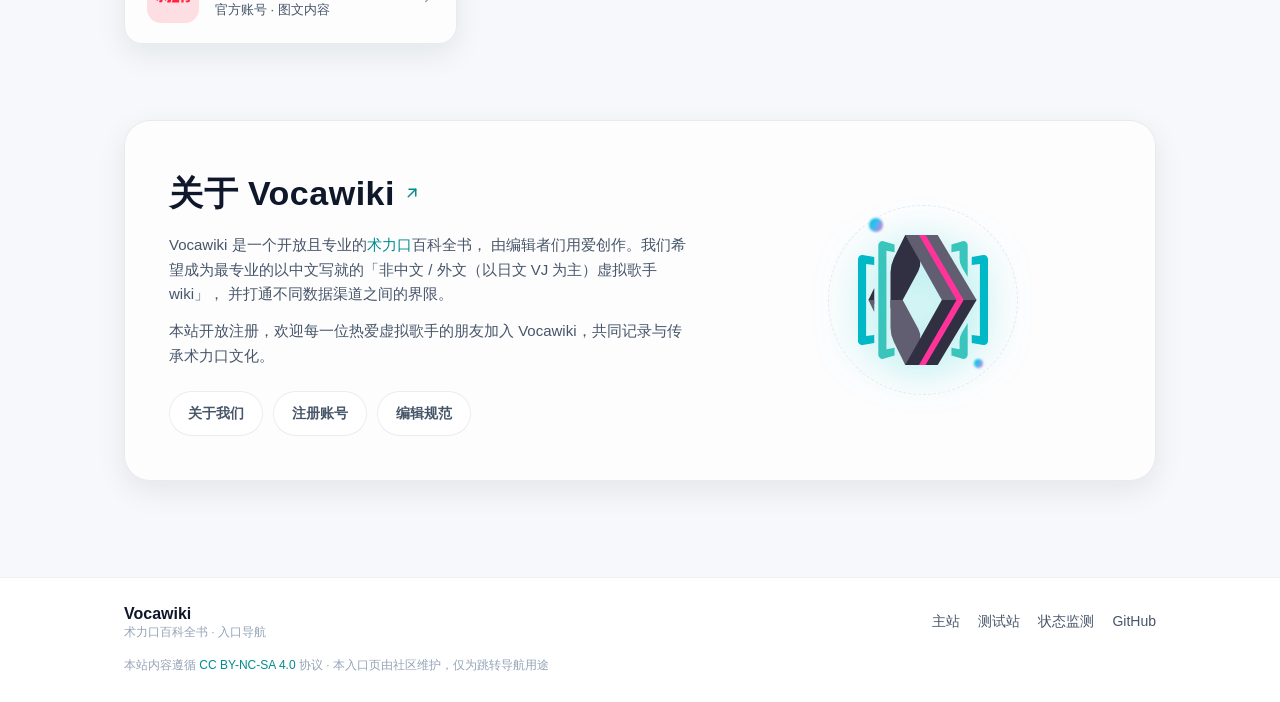
==== commit ef484288: "Remove test site card from index.html Removed the test site card from the index.html file." ====
--- a/index.html
+++ b/index.html
@@ -151,24 +151,6 @@
             </div>
           </article>
 
-          <!-- 测试站 -->
-          <article class="card reveal">
-            <div class="card-icon" style="--icon:#f5a623">
-              <svg viewBox="0 0 24 24" width="26" height="26" fill="none" stroke="currentColor" stroke-width="1.8" stroke-linecap="round" stroke-linejoin="round"><path d="M9 3l6 0"/><path d="M10 9l4 0"/><path d="M10 3v6l-4 11a.7 .7 0 0 0 .5 1h11a.7 .7 0 0 0 .5 -1l-4 -11v-6"/></svg>
-            </div>
-            <div class="card-body">
-              <div class="card-title-row">
-                <h3>测试站</h3>
-                <span class="badge badge-warn">test.voca.wiki</span>
-              </div>
-              <p class="card-desc">反代，部分地区无法访问主站时可从这里进入。</p>
-              <a class="card-link" href="https://test.voca.wiki/" target="_blank" rel="noopener">
-                访问测试站
-                <svg viewBox="0 0 24 24" width="16" height="16" fill="none" stroke="currentColor" stroke-width="2" stroke-linecap="round" stroke-linejoin="round"><path d="M17 7l-10 10"/><path d="M8 7l9 0l0 9"/></svg>
-              </a>
-            </div>
-          </article>
-
           <!-- 状态监测 -->
           <article class="card reveal">
             <div class="card-icon" style="--icon:#23c55e">
